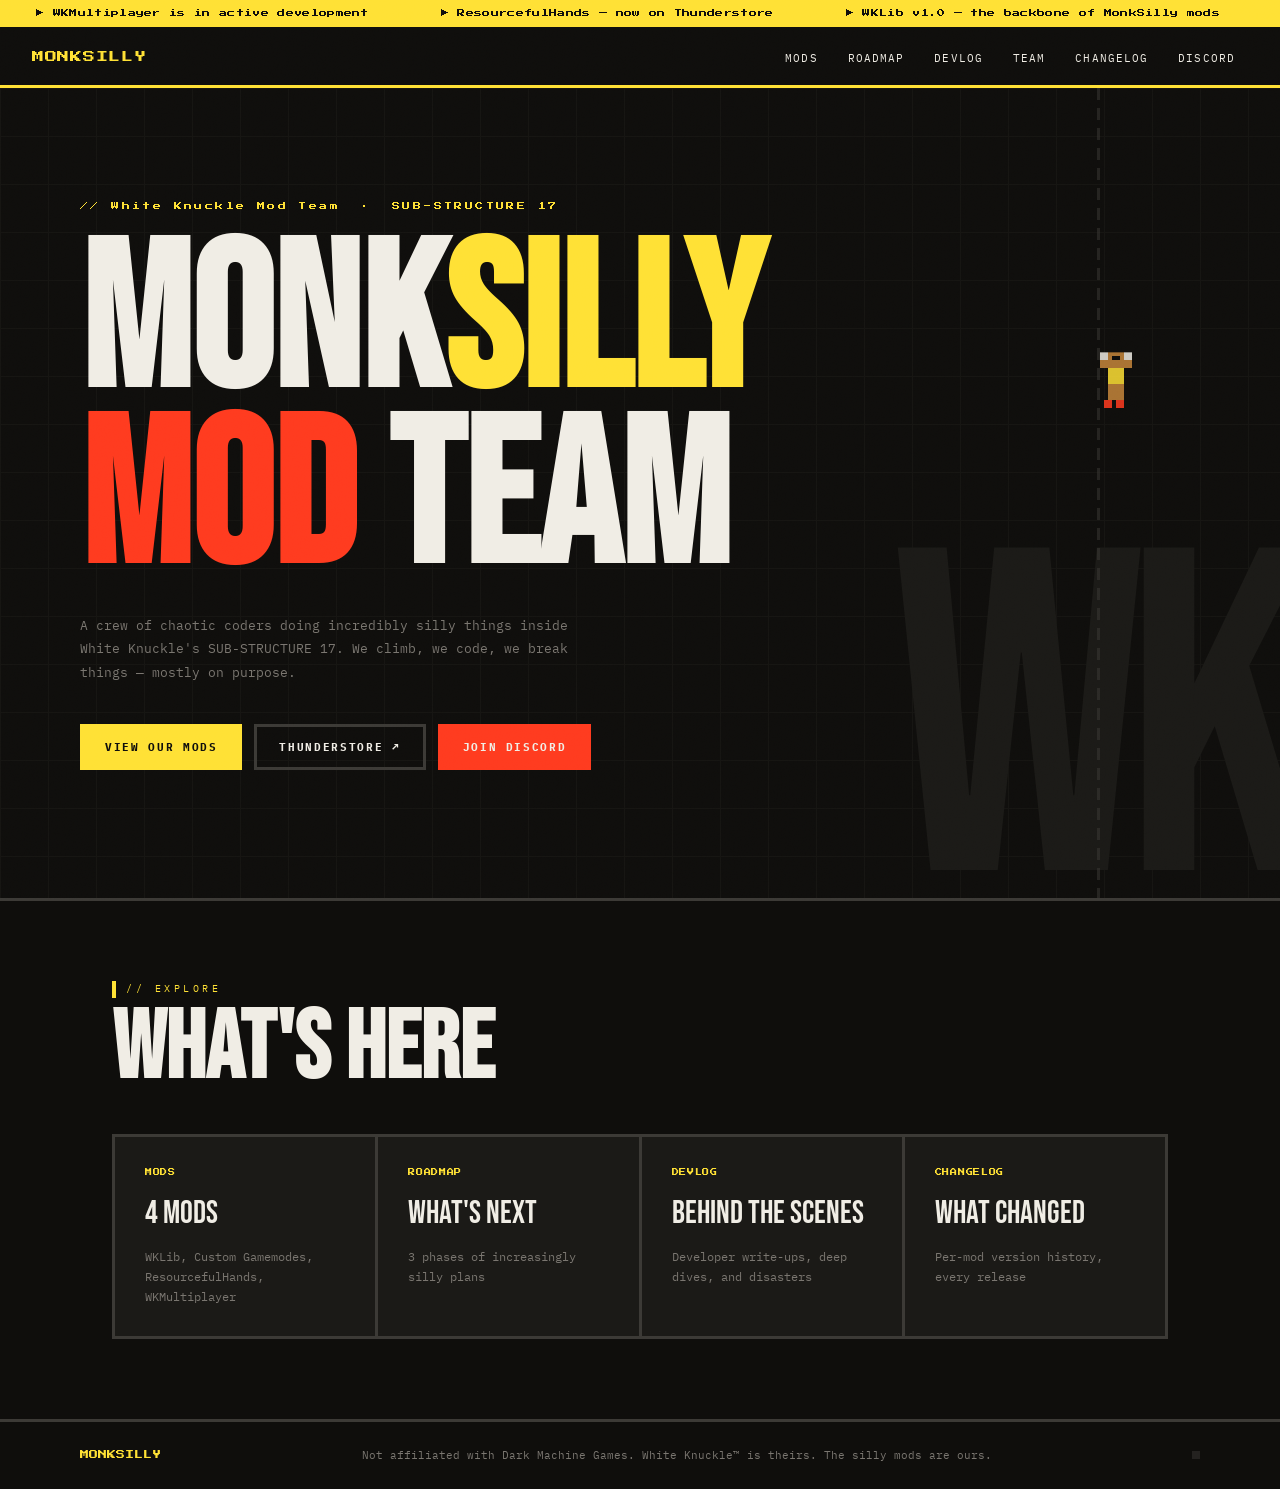
==== index.html @ 68253477 "Updated the page, fixed links" ====
<!DOCTYPE html>
<html lang="en">
<head>
  <meta charset="UTF-8">
  <meta name="viewport" content="width=device-width, initial-scale=1.0">
  <title>MonkSilly — White Knuckle Mod Team</title>
  <meta name="description" content="MonkSilly — a crew of chaotic coders making mods for White Knuckle. WKLib, Custom Gamemodes, ResourcefulHands, WKMultiplayer.">
  <link rel="stylesheet" href="/style.css">
</head>
<body>

<div id="ticker-mount"></div>
<div id="nav-mount"></div>

<!-- ═══════════════════════════════════════════════
     HERO
════════════════════════════════════════════════ -->
<div id="hero">
  <div class="hero-bg-text" aria-hidden="true">WK</div>
  <div class="hero-shaft"   aria-hidden="true"></div>
  <div class="climber"      aria-hidden="true" id="climber"></div>
  <div class="hero-inner">
    <p class="hero-eyebrow">// White Knuckle Mod Team &nbsp;·&nbsp; SUB-STRUCTURE 17</p>
    <h1 class="hero-title">
      MONK<span class="c-yellow">SILLY</span><br>
      <span class="c-red">MOD</span> TEAM
    </h1>
    <p class="hero-sub">A crew of chaotic coders doing incredibly silly things inside White Knuckle's SUB-STRUCTURE 17. We climb, we code, we break things — mostly on purpose.</p>
    <div class="hero-ctas">
      <a href="/mods/"       class="btn">View Our Mods</a>
      <a href="https://thunderstore.io/c/white-knuckle/p/MonkSilly/" target="_blank" rel="noopener" class="btn btn-ghost">Thunderstore ↗</a>
      <a href="https://discord.gg/EbHdwEhjgY"                        target="_blank" rel="noopener" class="btn btn-red">Join Discord</a>
    </div>
  </div>
</div>

<!-- ═══════════════════════════════════════════════
     QUICK LINKS
════════════════════════════════════════════════ -->
<div class="page-wrap">
  <section>
    <span class="sec-label">// Explore</span>
    <h2 class="sec-title">WHAT'S HERE</h2>
    <div style="display:grid; grid-template-columns: repeat(auto-fill, minmax(220px,1fr)); gap:3px; background:var(--border); border:3px solid var(--border);">

      <a href="/mods/" style="display:block; background:var(--surface); padding:1.75rem; border:2px solid transparent; transition:all 0.12s; text-decoration:none;"
         onmouseover="this.style.borderColor='var(--yellow)';this.style.background='var(--surface2)'"
         onmouseout="this.style.borderColor='transparent';this.style.background='var(--surface)'">
        <div style="font-family:'Press Start 2P',monospace;font-size:7px;color:var(--yellow);margin-bottom:0.6rem;letter-spacing:0.1em;">MODS</div>
        <div style="font-family:'Bebas Neue',sans-serif;font-size:2rem;color:var(--white);margin-bottom:0.4rem;">4 Mods</div>
        <div style="font-size:12px;color:var(--gray);">WKLib, Custom Gamemodes, ResourcefulHands, WKMultiplayer</div>
      </a>

      <a href="/roadmap/" style="display:block; background:var(--surface); padding:1.75rem; border:2px solid transparent; transition:all 0.12s; text-decoration:none;"
         onmouseover="this.style.borderColor='var(--yellow)';this.style.background='var(--surface2)'"
         onmouseout="this.style.borderColor='transparent';this.style.background='var(--surface)'">
        <div style="font-family:'Press Start 2P',monospace;font-size:7px;color:var(--yellow);margin-bottom:0.6rem;letter-spacing:0.1em;">ROADMAP</div>
        <div style="font-family:'Bebas Neue',sans-serif;font-size:2rem;color:var(--white);margin-bottom:0.4rem;">What's Next</div>
        <div style="font-size:12px;color:var(--gray);">3 phases of increasingly silly plans</div>
      </a>

      <a href="/devlogs/" style="display:block; background:var(--surface); padding:1.75rem; border:2px solid transparent; transition:all 0.12s; text-decoration:none;"
         onmouseover="this.style.borderColor='var(--yellow)';this.style.background='var(--surface2)'"
         onmouseout="this.style.borderColor='transparent';this.style.background='var(--surface)'">
        <div style="font-family:'Press Start 2P',monospace;font-size:7px;color:var(--yellow);margin-bottom:0.6rem;letter-spacing:0.1em;">DEVLOG</div>
        <div style="font-family:'Bebas Neue',sans-serif;font-size:2rem;color:var(--white);margin-bottom:0.4rem;">Behind The Scenes</div>
        <div style="font-size:12px;color:var(--gray);">Developer write-ups, deep dives, and disasters</div>
      </a>

      <a href="/changelogs/" style="display:block; background:var(--surface); padding:1.75rem; border:2px solid transparent; transition:all 0.12s; text-decoration:none;"
         onmouseover="this.style.borderColor='var(--yellow)';this.style.background='var(--surface2)'"
         onmouseout="this.style.borderColor='transparent';this.style.background='var(--surface)'">
        <div style="font-family:'Press Start 2P',monospace;font-size:7px;color:var(--yellow);margin-bottom:0.6rem;letter-spacing:0.1em;">CHANGELOG</div>
        <div style="font-family:'Bebas Neue',sans-serif;font-size:2rem;color:var(--white);margin-bottom:0.4rem;">What Changed</div>
        <div style="font-size:12px;color:var(--gray);">Per-mod version history, every release</div>
      </a>

    </div>
  </section>
</div>

<div id="footer-mount"></div>

<script src="/shared.js"></script>
<script>
  /* pixel-art climber */
  (function() {
    var c = document.createElement('canvas');
    c.width=64; c.height=80;
    c.style.cssText='width:64px;height:80px;image-rendering:pixelated;';
    var ctx=c.getContext('2d');
    var px=function(x,y,col,w,h){ctx.fillStyle=col;ctx.fillRect(x*4,y*4,(w||1)*4,(h||1)*4);};
    px(3,0,'#c4853a',4,4); // head
    px(4,1,'#0f0e0c'); px(5,1,'#0f0e0c'); // eyes
    px(3,4,'#FFE135',4,4); // body
    px(1,1,'#c4853a',2,3); px(7,1,'#c4853a',2,3); // arms
    px(1,0,'#F0EDE5',2,2); px(7,0,'#F0EDE5',2,2); // hands
    px(3,8,'#c4853a',2,4); px(5,8,'#c4853a',2,4); // legs
    px(2,12,'#FF3B1F',2,2); px(5,12,'#FF3B1F',2,2); // feet
    document.getElementById('climber').appendChild(c);
  })();
</script>
</body>
</html>
---- style.css ----
/* ============================================================
   MONKSILLY — Shared Stylesheet
   Fonts: Press Start 2P · Bebas Neue · IBM Plex Mono
   ============================================================ */
@import url('https://fonts.googleapis.com/css2?family=Press+Start+2P&family=Bebas+Neue&family=IBM+Plex+Mono:ital,wght@0,400;0,700;1,400&display=swap');

:root {
  --bg:       #0f0e0c;
  --surface:  #1b1a17;
  --surface2: #242220;
  --border:   #3c3a36;
  --yellow:   #FFE135;
  --red:      #FF3B1F;
  --white:    #F0EDE5;
  --gray:     #7a7670;
  --green:    #7FFF00;
}

*, *::before, *::after { box-sizing: border-box; margin: 0; padding: 0; }
html { scroll-behavior: smooth; }
body {
  background: var(--bg); color: var(--white);
  font-family: 'IBM Plex Mono', monospace; font-size: 15px;
  line-height: 1.65; overflow-x: hidden;
}
body::after {
  content: ''; position: fixed; inset: 0; pointer-events: none;
  z-index: 9000; opacity: 0.035;
  background-image: url("data:image/svg+xml,%3Csvg xmlns='http://www.w3.org/2000/svg' width='300' height='300'%3E%3Cfilter id='n'%3E%3CfeTurbulence type='fractalNoise' baseFrequency='0.75' numOctaves='4' stitchTiles='stitch'/%3E%3C/filter%3E%3Crect width='300' height='300' filter='url(%23n)'/%3E%3C/svg%3E");
  mix-blend-mode: overlay;
}
::-webkit-scrollbar { width: 6px; }
::-webkit-scrollbar-track { background: var(--bg); }
::-webkit-scrollbar-thumb { background: var(--yellow); }
a { color: var(--yellow); text-decoration: none; }
a:hover { text-decoration: underline; }
img { max-width: 100%; display: block; }

/* ── Ticker ── */
.ticker {
  background: var(--yellow); color: var(--bg); padding: 7px 0;
  overflow: hidden; white-space: nowrap;
  font-family: 'Press Start 2P', monospace; font-size: 8px;
  letter-spacing: 0.04em; border-bottom: 3px solid var(--bg);
  position: relative; z-index: 200;
}
.ticker-inner { display: inline-block; animation: tickerScroll 60s linear infinite; }
.ticker-inner span { margin: 0 36px; }
.ticker-inner span::before { content: '▶ '; }
@keyframes tickerScroll { from{transform:translateX(0);} to{transform:translateX(-50%);} }

/* ── Navigation ── */
nav {
  position: sticky; top: 0; z-index: 100; background: var(--bg);
  border-bottom: 3px solid var(--yellow); padding: 0 2rem;
  display: flex; align-items: center; justify-content: space-between; height: 58px;
}
.nav-logo {
  font-family: 'Press Start 2P', monospace; font-size: 12px; color: var(--yellow);
  cursor: pointer; user-select: none; letter-spacing: 0.06em;
  text-decoration: none; transition: color 0.1s;
}
.nav-logo:hover { color: var(--white); text-decoration: none; }
.nav-links { display: flex; gap: 0.25rem; list-style: none; }
.nav-links a {
  font-family: 'IBM Plex Mono', monospace; font-size: 11px; color: var(--white);
  text-transform: uppercase; letter-spacing: 0.1em;
  text-decoration: none; padding: 5px 11px; border: 2px solid transparent; transition: all 0.1s;
}
.nav-links a:hover { border-color: var(--yellow); color: var(--yellow); text-decoration: none; }
.nav-links a.active { border-color: var(--yellow); color: var(--yellow); }

/* ── Utility ── */
.page-wrap { border-top: 3px solid var(--border); }
section { padding: 5rem 2rem; max-width: 1120px; margin: 0 auto; }
.sec-label {
  font-family: 'IBM Plex Mono', monospace; font-size: 10px; color: var(--yellow);
  text-transform: uppercase; letter-spacing: 0.35em;
  border-left: 4px solid var(--yellow); padding-left: 10px;
  margin-bottom: 0.6rem; display: block;
}
.sec-title {
  font-family: 'Bebas Neue', sans-serif; font-size: clamp(3rem, 9vw, 6rem);
  color: var(--white); line-height: 0.9; margin-bottom: 2.5rem;
}
.btn {
  display: inline-block; font-family: 'IBM Plex Mono', monospace; font-size: 11px;
  font-weight: 700; text-transform: uppercase; letter-spacing: 0.15em; padding: 11px 22px;
  border: 3px solid var(--yellow); color: var(--bg); background: var(--yellow);
  cursor: pointer; text-decoration: none; transition: all 0.1s; white-space: nowrap;
}
.btn:hover { background: transparent; color: var(--yellow); transform: translate(-2px,-2px); box-shadow: 4px 4px 0 var(--yellow); text-decoration: none; }
.btn-ghost { background: transparent; color: var(--white); border-color: var(--border); }
.btn-ghost:hover { border-color: var(--white); color: var(--white); box-shadow: 4px 4px 0 var(--white); }
.btn-red { background: var(--red); border-color: var(--red); color: var(--white); }
.btn-red:hover { background: transparent; color: var(--red); box-shadow: 4px 4px 0 var(--red); }
.btn-sm { font-size: 9px; padding: 7px 13px; }

/* ── Breadcrumb ── */
.breadcrumb {
  font-family: 'IBM Plex Mono', monospace; font-size: 10px; color: var(--gray);
  text-transform: uppercase; letter-spacing: 0.15em;
  margin-bottom: 2rem; display: flex; align-items: center; gap: 0.5rem; flex-wrap: wrap;
}
.breadcrumb a { color: var(--gray); }
.breadcrumb a:hover { color: var(--yellow); text-decoration: none; }
.breadcrumb .sep { color: var(--border); }
.breadcrumb .current { color: var(--yellow); }

/* ── Badges ── */
.badge { font-family: 'Press Start 2P', monospace; font-size: 6.5px; padding: 4px 7px; letter-spacing: 0.04em; white-space: nowrap; display: inline-block; }
.b-ver   { background: var(--yellow); color: var(--bg); }
.b-wip   { background: var(--red); color: #fff; }
.b-stable{ background: var(--green); color: var(--bg); }
.b-lib   { border: 2px solid var(--gray); color: var(--gray); }
.b-rc    { border: 2px solid var(--red); color: var(--red); }

/* ── Hero ── */
#hero {
  min-height: calc(100vh - 90px); display: flex; flex-direction: column;
  justify-content: center; padding: 4rem 2rem 5rem;
  max-width: 100%; position: relative; overflow: hidden;
}
#hero::before {
  content: ''; position: absolute; inset: 0;
  background-image: linear-gradient(var(--surface) 1px, transparent 1px), linear-gradient(90deg, var(--surface) 1px, transparent 1px);
  background-size: 48px 48px; opacity: 0.6;
}
.hero-inner { max-width: 1120px; margin: 0 auto; width: 100%; position: relative; z-index: 1; }
.hero-eyebrow { font-family: 'Press Start 2P', monospace; font-size: 8px; color: var(--yellow); letter-spacing: 0.3em; margin-bottom: 1.5rem; opacity: 0; animation: fadeUp 0.7s ease forwards 0.15s; }
.hero-title { font-family: 'Bebas Neue', sans-serif; font-size: clamp(6rem, 16vw, 14rem); line-height: 0.86; color: var(--white); opacity: 0; animation: fadeUp 0.7s ease forwards 0.35s; }
.hero-title .c-yellow { color: var(--yellow); }
.hero-title .c-red    { color: var(--red); }
.hero-sub { font-size: 13px; color: var(--gray); max-width: 520px; margin: 1.5rem 0 2.5rem; line-height: 1.8; opacity: 0; animation: fadeUp 0.7s ease forwards 0.55s; }
.hero-ctas { display: flex; gap: 0.75rem; flex-wrap: wrap; opacity: 0; animation: fadeUp 0.7s ease forwards 0.75s; }
.hero-bg-text { position: absolute; right: -1%; bottom: -8%; font-family: 'Bebas Neue', sans-serif; font-size: clamp(14rem, 36vw, 30rem); color: var(--surface); line-height: 1; user-select: none; pointer-events: none; z-index: 0; letter-spacing: -0.05em; }
.hero-shaft { position: absolute; right: 180px; top: 0; bottom: 0; width: 3px; background: repeating-linear-gradient(to bottom, var(--border) 0px, var(--border) 12px, transparent 12px, transparent 20px); opacity: 0.5; }
.climber { position: absolute; right: 120px; top: 38%; transform: translateY(-50%); opacity: 0; animation: fadeIn 1s ease forwards 1.2s, climberBob 3s ease-in-out infinite 2.2s; }

/* ── Mods ── */
.mods-grid { display: grid; grid-template-columns: repeat(2, 1fr); gap: 3px; background: var(--border); border: 3px solid var(--border); }
.mod-card { background: var(--surface); padding: 1.75rem; border: 2px solid transparent; transition: all 0.12s; }
.mod-card:hover { border-color: var(--yellow); background: var(--surface2); }
.mod-card.mod-wip { border-color: rgba(255,59,31,0.2); }
.mod-card.mod-wip:hover { border-color: var(--red); }
.mod-head { display: flex; justify-content: space-between; align-items: flex-start; gap: 0.75rem; margin-bottom: 0.75rem; flex-wrap: wrap; }
.mod-name { font-family: 'Bebas Neue', sans-serif; font-size: 2.1rem; line-height: 1; color: var(--white); }
.badges { display: flex; gap: 5px; flex-wrap: wrap; align-items: center; margin-top: 4px; }
.mod-desc { font-size: 12.5px; color: var(--gray); margin-bottom: 1.25rem; line-height: 1.75; }
.mod-links { display: flex; gap: 7px; flex-wrap: wrap; }
.mod-link { font-family: 'IBM Plex Mono', monospace; font-size: 10px; text-transform: uppercase; letter-spacing: 0.1em; padding: 5px 11px; border: 2px solid var(--border); color: var(--gray); text-decoration: none; transition: all 0.1s; }
.mod-link:hover { border-color: var(--yellow); color: var(--yellow); text-decoration: none; }
.mod-link.hl      { border-color: var(--yellow); color: var(--yellow); }
.mod-link.hl-red  { border-color: var(--red); color: var(--red); }
.mod-link.disabled{ opacity: 0.35; pointer-events: none; }

/* ── Roadmap ── */
.roadmap-wrap { position: relative; }
.rm-line { position: absolute; left: 22px; top: 8px; bottom: 8px; width: 3px; background: var(--border); }
.rm-line-fill { position: absolute; top: 0; left: 0; width: 100%; height: 55%; background: var(--yellow); }
.rm-phases { padding-left: 68px; display: flex; flex-direction: column; gap: 2.5rem; }
.rm-phase-title { font-family: 'Press Start 2P', monospace; font-size: 8px; color: var(--yellow); letter-spacing: 0.18em; margin-bottom: 1rem; position: relative; }
.rm-phase-title::before { content: ''; position: absolute; left: -52px; top: 50%; transform: translateY(-50%); width: 16px; height: 16px; background: var(--yellow); border: 3px solid var(--bg); outline: 3px solid var(--yellow); }
.rm-phase-title.gray-dot::before { background: var(--border); outline-color: var(--border); }
.rm-cards { display: grid; grid-template-columns: repeat(auto-fill, minmax(250px, 1fr)); gap: 10px; }
.rm-card { background: var(--surface); border: 2px solid var(--border); padding: 1.2rem 1.25rem; transition: all 0.12s; }
.rm-card:hover { transform: translate(-2px,-2px); box-shadow: 4px 4px 0 var(--border); }
.rm-card.done    { border-color: var(--green); }
.rm-card.active  { border-color: var(--yellow); }
.rm-card.planned { opacity: 0.65; }
.rm-status { font-family: 'Press Start 2P', monospace; font-size: 6.5px; padding: 3px 7px; display: inline-block; margin-bottom: 0.7rem; letter-spacing: 0.04em; }
.rm-card.done    .rm-status { background: var(--green);  color: var(--bg); }
.rm-card.active  .rm-status { background: var(--yellow); color: var(--bg); }
.rm-card.planned .rm-status { border: 2px solid var(--gray); color: var(--gray); }
.rm-card-title { font-family: 'Bebas Neue', sans-serif; font-size: 1.45rem; color: var(--white); margin-bottom: 0.3rem; }
.rm-card-desc  { font-size: 12px; color: var(--gray); line-height: 1.65; }

/* ── Devlog list ── */
.devlog-grid { display: grid; grid-template-columns: repeat(auto-fill, minmax(320px, 1fr)); gap: 3px; background: var(--border); border: 3px solid var(--border); }
.devlog-card { background: var(--surface); padding: 1.75rem; border: 2px solid transparent; transition: all 0.12s; text-decoration: none; display: block; }
.devlog-card:hover { border-color: var(--yellow); background: var(--surface2); transform: translate(-2px,-2px); box-shadow: 4px 4px 0 var(--yellow); text-decoration: none; }
.devlog-num { font-family: 'Press Start 2P', monospace; font-size: 7px; color: var(--yellow); letter-spacing: 0.12em; margin-bottom: 0.6rem; }
.devlog-title { font-family: 'Bebas Neue', sans-serif; font-size: 1.9rem; color: var(--white); line-height: 1.05; margin-bottom: 0.6rem; }
.devlog-excerpt { font-size: 12px; color: var(--gray); line-height: 1.7; margin-bottom: 1rem; }
.devlog-meta { font-size: 10px; color: var(--gray); display: flex; gap: 1rem; flex-wrap: wrap; }
.devlog-meta strong { color: var(--white); }

/* ── Devlog article ── */
.article-wrap { max-width: 760px; }
.article-title { font-family: 'Bebas Neue', sans-serif; font-size: clamp(2.5rem,8vw,5rem); color: var(--white); line-height: 0.95; margin-bottom: 1rem; }
.article-byline { font-size: 11px; color: var(--gray); border-top: 1px solid var(--border); border-bottom: 1px solid var(--border); padding: 0.75rem 0; margin-bottom: 2rem; display: flex; gap: 2rem; flex-wrap: wrap; }
.article-byline strong { color: var(--white); }
.article-body { font-size: 14px; color: var(--gray); line-height: 1.9; }
.article-body p { margin-bottom: 1.25rem; }
.article-body h2 { font-family: 'Bebas Neue', sans-serif; font-size: 2rem; color: var(--white); margin: 2.5rem 0 0.75rem; }
.article-body h3 { font-family: 'IBM Plex Mono', monospace; font-size: 11px; color: var(--yellow); text-transform: uppercase; letter-spacing: 0.15em; margin: 1.75rem 0 0.5rem; }
.article-body code { font-family: 'IBM Plex Mono', monospace; font-size: 12.5px; background: var(--surface2); color: var(--yellow); padding: 2px 6px; border: 1px solid var(--border); }
.article-body pre { background: var(--surface2); border: 2px solid var(--border); border-left: 4px solid var(--yellow); padding: 1.25rem; margin: 1.25rem 0; overflow-x: auto; }
.article-body pre code { background: none; border: none; padding: 0; color: var(--white); font-size: 12.5px; }
.article-body blockquote { border-left: 4px solid var(--yellow); padding: 0.75rem 1.25rem; margin: 1.25rem 0; background: var(--surface); color: var(--white); font-style: italic; }
.article-nav { display: flex; gap: 0.75rem; margin-top: 3rem; padding-top: 2rem; border-top: 3px solid var(--border); flex-wrap: wrap; }

/* ── Team ── */
.team-grid { display: grid; grid-template-columns: repeat(3, 1fr); gap: 3px; background: var(--border); border: 3px solid var(--border); }
.team-card { background: var(--surface); padding: 2.5rem 1.5rem; text-align: center; border: 2px solid transparent; transition: all 0.12s; }
.team-card:hover { border-color: var(--yellow); background: var(--surface2); }
.team-avatar { width: 76px; height: 76px; margin: 0 auto 1.25rem; background: var(--surface2); border: 3px solid var(--border); display: flex; align-items: center; justify-content: center; font-size: 1.8rem; position: relative; overflow: hidden; }
.team-avatar::after { content: ''; position: absolute; inset: 0; background: linear-gradient(135deg, rgba(255,225,53,0.08) 0%, transparent 60%); }
.team-name { font-family: 'Bebas Neue', sans-serif; font-size: 1.9rem; color: var(--yellow); line-height: 1; margin-bottom: 0.3rem; }
.team-role { font-size: 11px; color: var(--gray); text-transform: uppercase; letter-spacing: 0.1em; margin-bottom: 0.5rem; }
.team-pronouns { font-family: 'Press Start 2P', monospace; font-size: 6px; color: var(--border); letter-spacing: 0.06em; transition: color 0.1s; }
.team-card:hover .team-pronouns { color: var(--gray); }

/* ── Changelog hub ── */
.cl-hub-grid { display: grid; grid-template-columns: repeat(auto-fill, minmax(240px,1fr)); gap: 3px; background: var(--border); border: 3px solid var(--border); }
.cl-hub-card { background: var(--surface); padding: 1.75rem; border: 2px solid transparent; transition: all 0.12s; display: block; text-decoration: none; }
.cl-hub-card:hover { border-color: var(--yellow); background: var(--surface2); transform: translate(-2px,-2px); box-shadow: 4px 4px 0 var(--yellow); text-decoration: none; }
.cl-hub-name { font-family: 'Bebas Neue', sans-serif; font-size: 2rem; color: var(--white); margin-bottom: 0.5rem; }
.cl-hub-desc { font-size: 12px; color: var(--gray); line-height: 1.65; margin-bottom: 1rem; }
.cl-hub-latest { font-family: 'Press Start 2P', monospace; font-size: 7px; color: var(--gray); }
.cl-hub-latest span { color: var(--yellow); }
.cl-hub-card.wip .cl-hub-name { color: var(--red); }

/* ── Changelog entries ── */
.cl-list { display: flex; flex-direction: column; gap: 3px; }
.cl-entry { background: var(--surface); border: 2px solid var(--border); }
.cl-entry.open { border-color: var(--yellow); }
.cl-header { display: flex; align-items: center; gap: 1rem; padding: 0.9rem 1.4rem; cursor: pointer; user-select: none; transition: background 0.1s; border-bottom: 2px solid transparent; flex-wrap: wrap; }
.cl-entry.open .cl-header { background: var(--surface2); border-bottom-color: var(--border); }
.cl-header:hover { background: var(--surface2); }
.cl-version { font-family: 'Press Start 2P', monospace; font-size: 8px; color: var(--yellow); white-space: nowrap; }
.cl-tag { font-size: 11px; color: var(--gray); text-transform: uppercase; letter-spacing: 0.1em; }
.cl-date { font-size: 11px; color: var(--gray); margin-left: auto; white-space: nowrap; }
.cl-caret { font-size: 10px; color: var(--border); transition: transform 0.2s; flex-shrink: 0; }
.cl-entry.open .cl-caret { transform: rotate(180deg); color: var(--yellow); }
.cl-body { display: none; padding: 1.1rem 1.4rem; }
.cl-entry.open .cl-body { display: block; }
.cl-items { list-style: none; display: flex; flex-direction: column; gap: 0.4rem; }
.cl-items li { font-size: 12.5px; color: var(--gray); padding-left: 1.4rem; position: relative; line-height: 1.6; }
.cl-items li::before { position: absolute; left: 0; font-weight: 700; font-family: 'IBM Plex Mono', monospace; }
.cl-items li.add::before    { content: '+'; color: var(--green);  }
.cl-items li.fix::before    { content: '~'; color: var(--yellow); }
.cl-items li.remove::before { content: '−'; color: var(--red);    }

/* ── Contact ── */
.discord-box { background: var(--surface); border: 3px solid var(--border); box-shadow: 8px 8px 0 var(--yellow); padding: 3rem 2.5rem; max-width: 580px; width: 100%; margin: 0 auto 2rem; transition: box-shadow 0.15s; text-align: center; }
.discord-box:hover { box-shadow: 12px 12px 0 var(--yellow); }
.discord-icon { font-size: 3rem; display: block; margin-bottom: 1rem; }
.discord-title { font-family: 'Bebas Neue', sans-serif; font-size: 3rem; color: var(--white); margin-bottom: 0.75rem; }
.discord-sub { font-size: 13px; color: var(--gray); margin-bottom: 2rem; line-height: 1.7; }
.extra-links { display: flex; gap: 0.75rem; justify-content: center; flex-wrap: wrap; }

/* ── Footer ── */
footer { border-top: 3px solid var(--border); padding: 1.5rem 2rem; }
.footer-inner { max-width: 1120px; margin: 0 auto; display: flex; align-items: center; justify-content: space-between; gap: 1rem; flex-wrap: wrap; font-size: 11px; color: var(--gray); }
.footer-logo { font-family: 'Press Start 2P', monospace; font-size: 9px; color: var(--yellow); }
.secret-px { display: inline-block; width: 8px; height: 8px; background: var(--surface2); cursor: pointer; transition: background 0.1s; }
.secret-px:hover { background: var(--yellow); }

/* ── Konami overlay ── */
.konami-bg { position: fixed; inset: 0; background: rgba(0,0,0,0.92); z-index: 9999; display: flex; align-items: center; justify-content: center; opacity: 0; pointer-events: none; transition: opacity 0.25s; }
.konami-bg.show { opacity: 1; pointer-events: all; }
.konami-box { background: var(--bg); border: 3px solid var(--yellow); box-shadow: 8px 8px 0 var(--yellow); padding: 3rem; max-width: 480px; text-align: center; }
.konami-title { font-family: 'Press Start 2P', monospace; font-size: 13px; color: var(--yellow); line-height: 2; margin-bottom: 1.5rem; }
.konami-msg { font-size: 13px; color: var(--gray); line-height: 1.8; margin-bottom: 2rem; }

/* ── Keyframes ── */
@keyframes fadeUp  { from{opacity:0;transform:translateY(18px);}  to{opacity:1;transform:translateY(0);} }
@keyframes fadeIn  { from{opacity:0;} to{opacity:0.85;} }
@keyframes climberBob { 0%,100%{transform:translateY(-50%);} 50%{transform:translateY(calc(-50% - 8px));} }

/* ── Responsive ── */
@media (max-width: 860px) {
  .mods-grid { grid-template-columns: 1fr; }
  .team-grid { grid-template-columns: 1fr; }
  .nav-links { display: none; }
  .hero-bg-text, .climber, .hero-shaft { display: none; }
  section { padding: 3.5rem 1.25rem; }
}
@media (max-width: 560px) {
  .rm-cards, .devlog-grid, .cl-hub-grid { grid-template-columns: 1fr; }
}
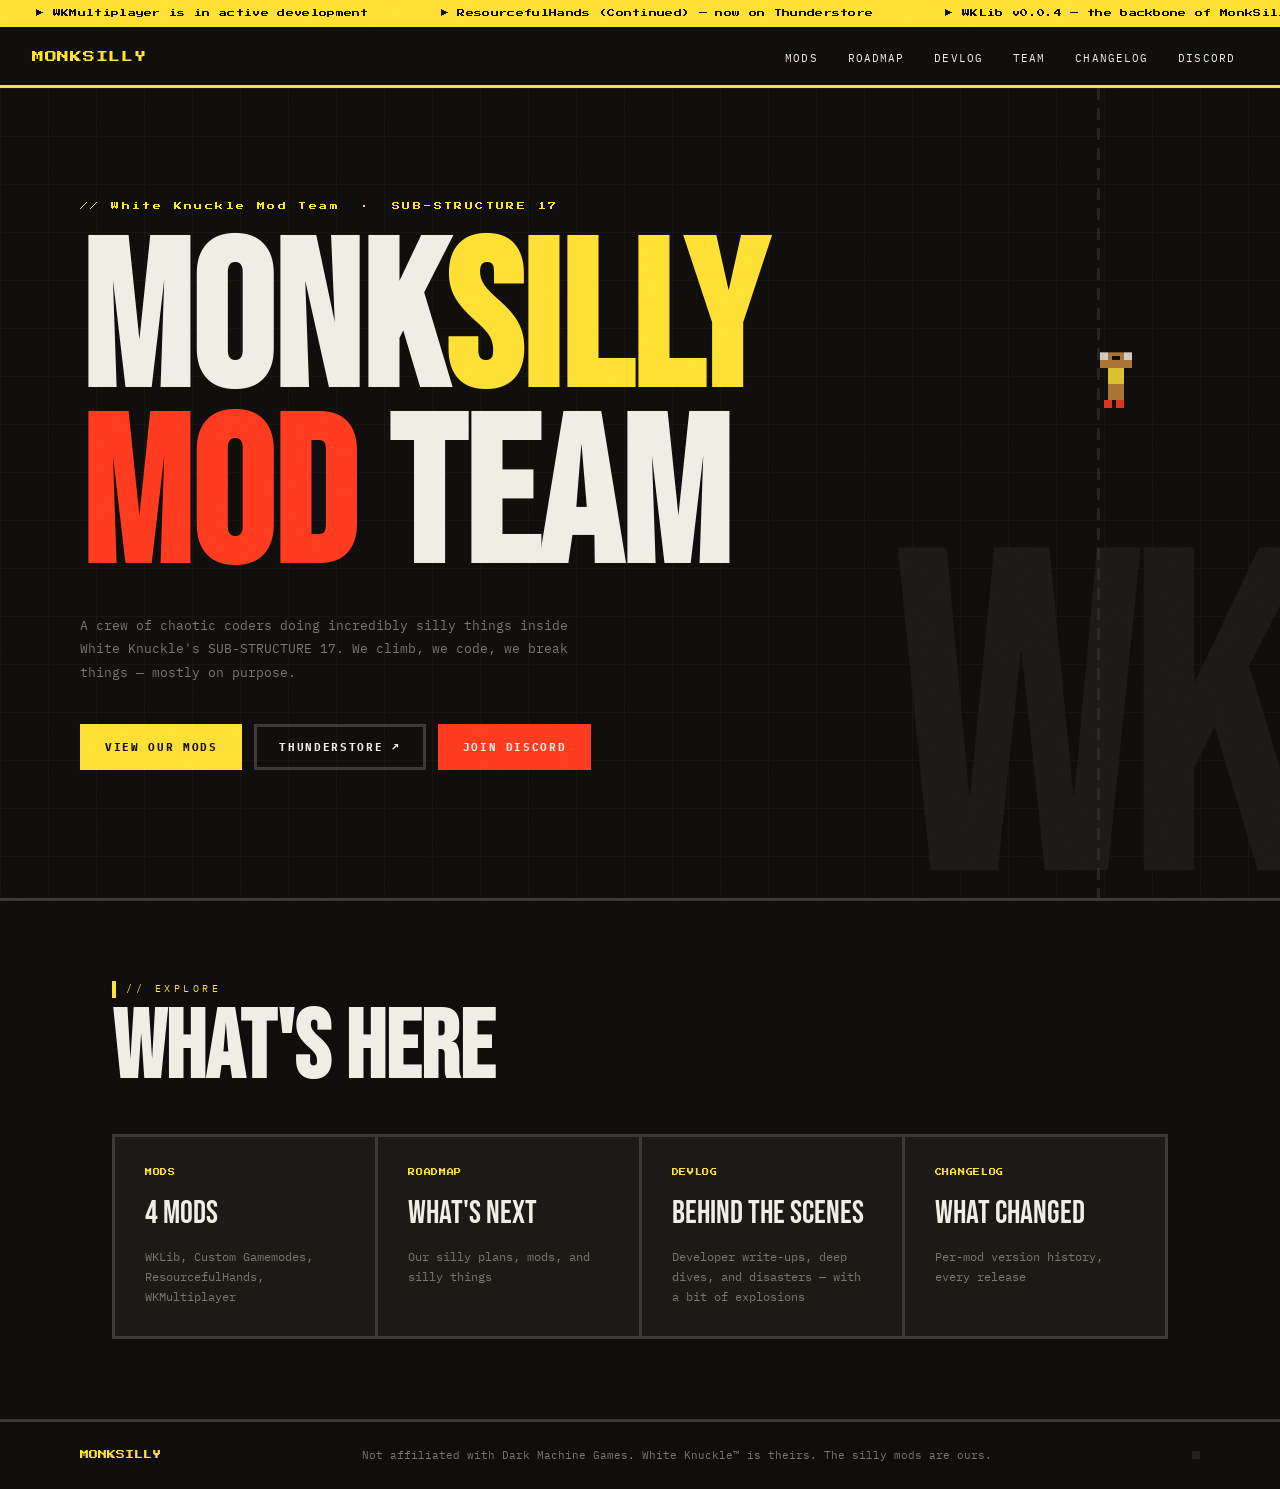
==== commit e784ddf5: "Fixed some stuff, oops" ====
--- a/index.html
+++ b/index.html
@@ -56,7 +56,7 @@
          onmouseout="this.style.borderColor='transparent';this.style.background='var(--surface)'">
         <div style="font-family:'Press Start 2P',monospace;font-size:7px;color:var(--yellow);margin-bottom:0.6rem;letter-spacing:0.1em;">ROADMAP</div>
         <div style="font-family:'Bebas Neue',sans-serif;font-size:2rem;color:var(--white);margin-bottom:0.4rem;">What's Next</div>
-        <div style="font-size:12px;color:var(--gray);">3 phases of increasingly silly plans</div>
+        <div style="font-size:12px;color:var(--gray);">Our silly plans, mods, and silly things</div>
       </a>
 
       <a href="/devlogs/" style="display:block; background:var(--surface); padding:1.75rem; border:2px solid transparent; transition:all 0.12s; text-decoration:none;"
@@ -64,7 +64,7 @@
          onmouseout="this.style.borderColor='transparent';this.style.background='var(--surface)'">
         <div style="font-family:'Press Start 2P',monospace;font-size:7px;color:var(--yellow);margin-bottom:0.6rem;letter-spacing:0.1em;">DEVLOG</div>
         <div style="font-family:'Bebas Neue',sans-serif;font-size:2rem;color:var(--white);margin-bottom:0.4rem;">Behind The Scenes</div>
-        <div style="font-size:12px;color:var(--gray);">Developer write-ups, deep dives, and disasters</div>
+        <div style="font-size:12px;color:var(--gray);">Developer write-ups, deep dives, and disasters — with a bit of explosions</div>
       </a>
 
       <a href="/changelogs/" style="display:block; background:var(--surface); padding:1.75rem; border:2px solid transparent; transition:all 0.12s; text-decoration:none;"
@@ -83,7 +83,7 @@
 
 <script src="/shared.js"></script>
 <script>
-  /* pixel-art climber */
+  /* pixel-art climber - Bob */
   (function() {
     var c = document.createElement('canvas');
     c.width=64; c.height=80;
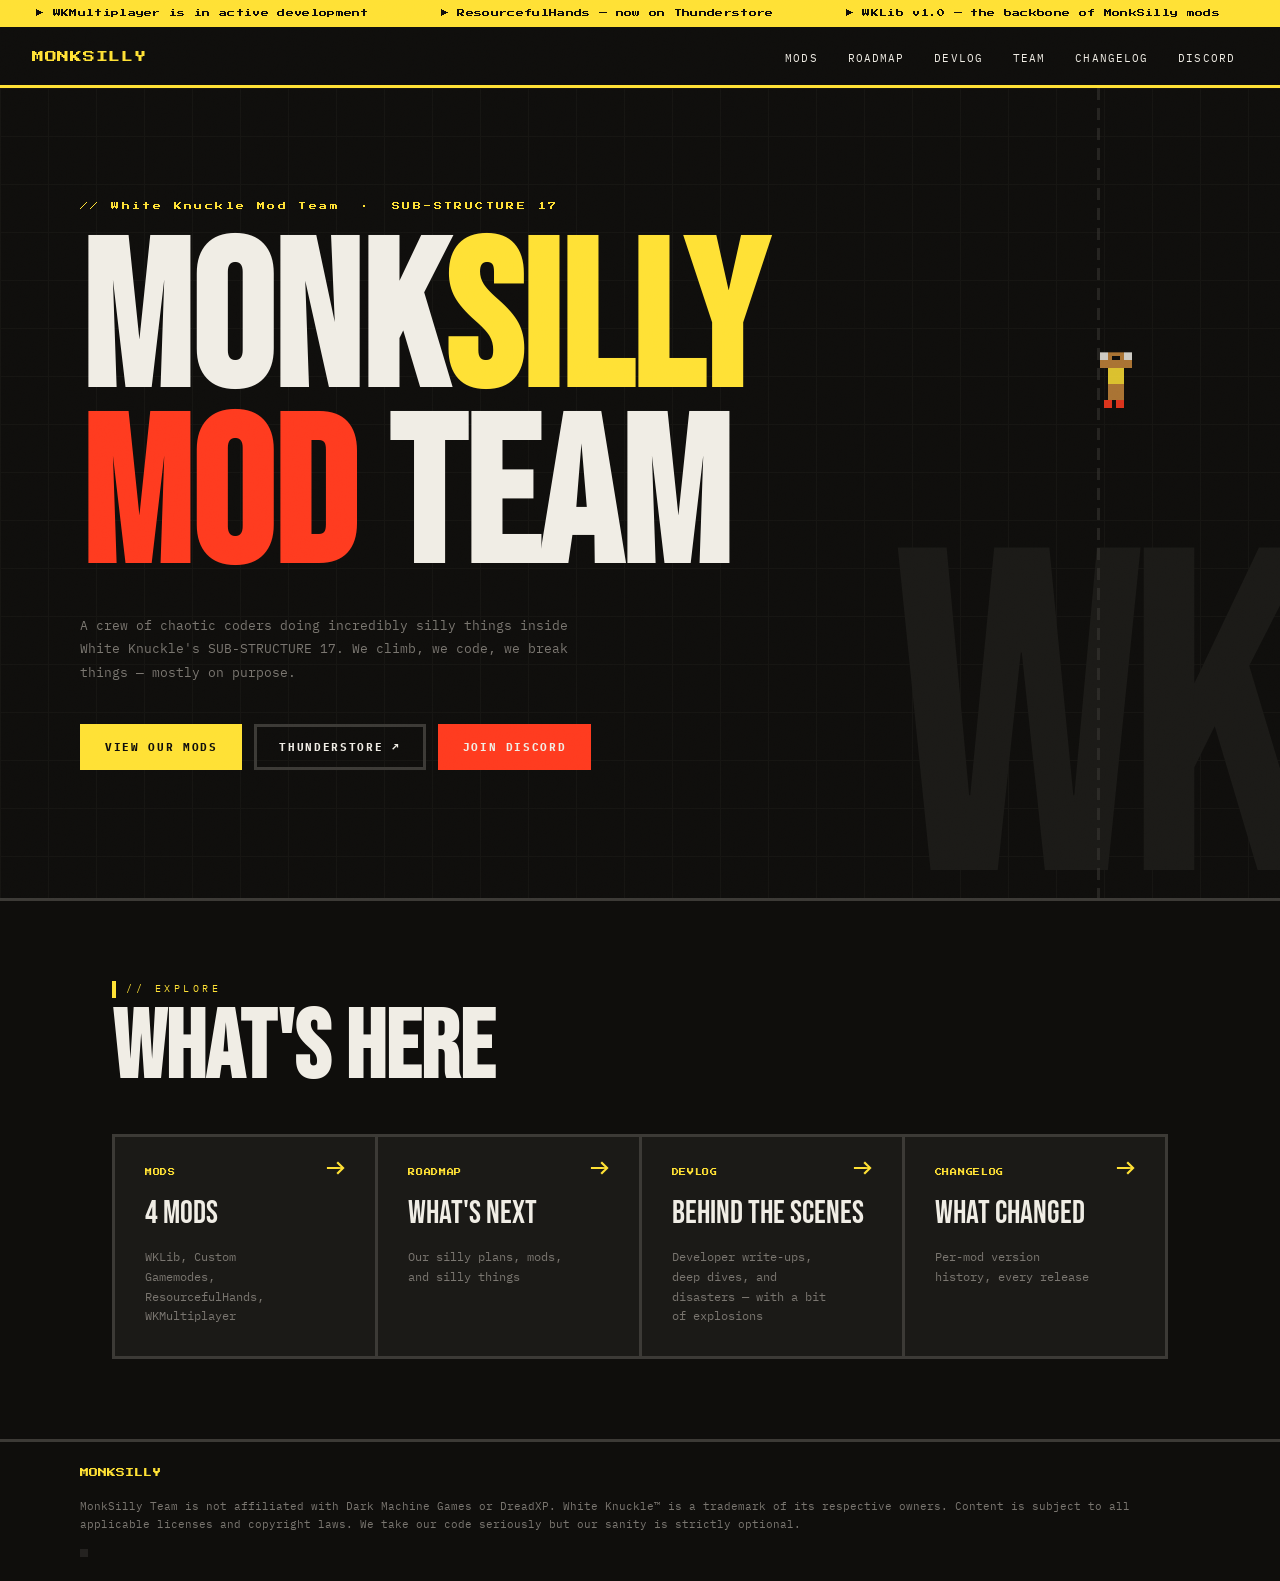
==== commit 5bf23338: "Fixed legal footer disclosure, fixed main page visuals for buttons" ====
--- a/index.html
+++ b/index.html
@@ -43,36 +43,56 @@
     <h2 class="sec-title">WHAT'S HERE</h2>
     <div style="display:grid; grid-template-columns: repeat(auto-fill, minmax(220px,1fr)); gap:3px; background:var(--border); border:3px solid var(--border);">
 
-      <a href="/mods/" style="display:block; background:var(--surface); padding:1.75rem; border:2px solid transparent; transition:all 0.12s; text-decoration:none;"
+      <a href="/mods/" style="display:flex; justify-content: space-between; align-items: flex-start; background:var(--surface); padding:1.75rem; border:2px solid transparent; transition:all 0.12s; text-decoration:none;"
          onmouseover="this.style.borderColor='var(--yellow)';this.style.background='var(--surface2)'"
          onmouseout="this.style.borderColor='transparent';this.style.background='var(--surface)'">
-        <div style="font-family:'Press Start 2P',monospace;font-size:7px;color:var(--yellow);margin-bottom:0.6rem;letter-spacing:0.1em;">MODS</div>
-        <div style="font-family:'Bebas Neue',sans-serif;font-size:2rem;color:var(--white);margin-bottom:0.4rem;">4 Mods</div>
-        <div style="font-size:12px;color:var(--gray);">WKLib, Custom Gamemodes, ResourcefulHands, WKMultiplayer</div>
+        <div style="flex: 1;">
+          <div style="font-family:'Press Start 2P',monospace;font-size:7px;color:var(--yellow);margin-bottom:0.6rem;letter-spacing:0.1em;">MODS</div>
+          <div style="font-family:'Bebas Neue',sans-serif;font-size:2rem;color:var(--white);margin-bottom:0.4rem;">4 Mods</div>
+          <div style="font-size:12px;color:var(--gray);">WKLib, Custom Gamemodes, ResourcefulHands, WKMultiplayer</div>
+        </div>
+        <div style="font-size: 2rem; color: var(--yellow); line-height: 0; margin-left: 1rem; ">
+          →
+        </div>
       </a>
 
-      <a href="/roadmap/" style="display:block; background:var(--surface); padding:1.75rem; border:2px solid transparent; transition:all 0.12s; text-decoration:none;"
+      <a href="/roadmap/" style="display:flex; justify-content: space-between; align-items: flex-start; background:var(--surface); padding:1.75rem; border:2px solid transparent; transition:all 0.12s; text-decoration:none;"
          onmouseover="this.style.borderColor='var(--yellow)';this.style.background='var(--surface2)'"
          onmouseout="this.style.borderColor='transparent';this.style.background='var(--surface)'">
-        <div style="font-family:'Press Start 2P',monospace;font-size:7px;color:var(--yellow);margin-bottom:0.6rem;letter-spacing:0.1em;">ROADMAP</div>
-        <div style="font-family:'Bebas Neue',sans-serif;font-size:2rem;color:var(--white);margin-bottom:0.4rem;">What's Next</div>
-        <div style="font-size:12px;color:var(--gray);">Our silly plans, mods, and silly things</div>
+        <div style="flex: 1">
+          <div style="font-family:'Press Start 2P',monospace;font-size:7px;color:var(--yellow);margin-bottom:0.6rem;letter-spacing:0.1em;">ROADMAP</div>
+          <div style="font-family:'Bebas Neue',sans-serif;font-size:2rem;color:var(--white);margin-bottom:0.4rem;">What's Next</div>
+          <div style="font-size:12px;color:var(--gray);">Our silly plans, mods, and silly things</div>
+        </div>
+        <div style="font-size: 2rem; color: var(--yellow); line-height: 0; margin-left: 1rem; ">
+          →
+        </div>
       </a>
 
-      <a href="/devlogs/" style="display:block; background:var(--surface); padding:1.75rem; border:2px solid transparent; transition:all 0.12s; text-decoration:none;"
+      <a href="/devlogs/" style="display:flex; justify-content: space-between; align-items: flex-start; background:var(--surface); padding:1.75rem; border:2px solid transparent; transition:all 0.12s; text-decoration:none;"
          onmouseover="this.style.borderColor='var(--yellow)';this.style.background='var(--surface2)'"
          onmouseout="this.style.borderColor='transparent';this.style.background='var(--surface)'">
-        <div style="font-family:'Press Start 2P',monospace;font-size:7px;color:var(--yellow);margin-bottom:0.6rem;letter-spacing:0.1em;">DEVLOG</div>
-        <div style="font-family:'Bebas Neue',sans-serif;font-size:2rem;color:var(--white);margin-bottom:0.4rem;">Behind The Scenes</div>
-        <div style="font-size:12px;color:var(--gray);">Developer write-ups, deep dives, and disasters — with a bit of explosions</div>
+        <div style="flex: 1;">
+          <div style="font-family:'Press Start 2P',monospace;font-size:7px;color:var(--yellow);margin-bottom:0.6rem;letter-spacing:0.1em;">DEVLOG</div>
+          <div style="font-family:'Bebas Neue',sans-serif;font-size:2rem;color:var(--white);margin-bottom:0.4rem; margin-left: 0rem; margin-right: -1.7rem;">Behind The Scenes</div>
+          <div style="font-size:12px;color:var(--gray);">Developer write-ups, deep dives, and disasters — with a bit of explosions</div>
+        </div>
+        <div style="font-size: 2rem; color: var(--yellow); line-height: 0; margin-left: 1rem; ">
+          →
+        </div>
       </a>
 
-      <a href="/changelogs/" style="display:block; background:var(--surface); padding:1.75rem; border:2px solid transparent; transition:all 0.12s; text-decoration:none;"
+      <a href="/changelogs/" style="display:flex; justify-content: space-between; align-items: flex-start; background:var(--surface); padding:1.75rem; border:2px solid transparent; transition:all 0.12s; text-decoration:none;"
          onmouseover="this.style.borderColor='var(--yellow)';this.style.background='var(--surface2)'"
          onmouseout="this.style.borderColor='transparent';this.style.background='var(--surface)'">
-        <div style="font-family:'Press Start 2P',monospace;font-size:7px;color:var(--yellow);margin-bottom:0.6rem;letter-spacing:0.1em;">CHANGELOG</div>
-        <div style="font-family:'Bebas Neue',sans-serif;font-size:2rem;color:var(--white);margin-bottom:0.4rem;">What Changed</div>
-        <div style="font-size:12px;color:var(--gray);">Per-mod version history, every release</div>
+        <div style="flex: 1;">
+          <div style="font-family:'Press Start 2P',monospace;font-size:7px;color:var(--yellow);margin-bottom:0.6rem;letter-spacing:0.1em;">CHANGELOG</div>
+          <div style="font-family:'Bebas Neue',sans-serif;font-size:2rem;color:var(--white);margin-bottom:0.4rem;">What Changed</div>
+          <div style="font-size:12px;color:var(--gray);">Per-mod version history, every release</div>
+        </div>
+        <div style="font-size: 2rem; color: var(--yellow); line-height: 0; margin-left: 1rem; ">
+          →
+        </div>
       </a>
 
     </div>
--- a/style.css
+++ b/style.css
@@ -139,9 +139,9 @@
 
 /* ── Mods ── */
 .mods-grid { display: grid; grid-template-columns: repeat(2, 1fr); gap: 3px; background: var(--border); border: 3px solid var(--border); }
-.mod-card { background: var(--surface); padding: 1.75rem; border: 2px solid transparent; transition: all 0.12s; }
-.mod-card:hover { border-color: var(--yellow); background: var(--surface2); }
-.mod-card.mod-wip { border-color: rgba(255,59,31,0.2); }
+.mod-card { background: var(--surface); padding: 1.75rem; border: 2px solid var(--border); border-bottom: 4px solid var(--border); transition: all 0.12s; cursor: default; }
+.mod-card:hover { border-color: var(--yellow); border-bottom-color: var(--yellow); background: var(--surface2); }
+.mod-card.mod-wip { border-bottom-color: var(--red); }
 .mod-card.mod-wip:hover { border-color: var(--red); }
 .mod-head { display: flex; justify-content: space-between; align-items: flex-start; gap: 0.75rem; margin-bottom: 0.75rem; flex-wrap: wrap; }
 .mod-name { font-family: 'Bebas Neue', sans-serif; font-size: 2.1rem; line-height: 1; color: var(--white); }
@@ -177,8 +177,9 @@
 
 /* ── Devlog list ── */
 .devlog-grid { display: grid; grid-template-columns: repeat(auto-fill, minmax(320px, 1fr)); gap: 3px; background: var(--border); border: 3px solid var(--border); }
-.devlog-card { background: var(--surface); padding: 1.75rem; border: 2px solid transparent; transition: all 0.12s; text-decoration: none; display: block; }
-.devlog-card:hover { border-color: var(--yellow); background: var(--surface2); transform: translate(-2px,-2px); box-shadow: 4px 4px 0 var(--yellow); text-decoration: none; }
+.devlog-card { background: var(--surface); padding: 1.75rem; border: 2px solid var(--border); border-bottom: 4px solid var(--yellow); transition: all 0.12s; text-decoration: none; display: block; cursor: pointer; }
+.devlog-card:hover  { border-color: var(--yellow); background: var(--surface2); transform: translate(-2px,-2px); box-shadow: 4px 4px 0 var(--yellow); text-decoration: none; }
+.devlog-card:active { transform: translate(1px,1px); box-shadow: 1px 1px 0 var(--yellow); }
 .devlog-num { font-family: 'Press Start 2P', monospace; font-size: 7px; color: var(--yellow); letter-spacing: 0.12em; margin-bottom: 0.6rem; }
 .devlog-title { font-family: 'Bebas Neue', sans-serif; font-size: 1.9rem; color: var(--white); line-height: 1.05; margin-bottom: 0.6rem; }
 .devlog-excerpt { font-size: 12px; color: var(--gray); line-height: 1.7; margin-bottom: 1rem; }
@@ -213,8 +214,11 @@
 
 /* ── Changelog hub ── */
 .cl-hub-grid { display: grid; grid-template-columns: repeat(auto-fill, minmax(240px,1fr)); gap: 3px; background: var(--border); border: 3px solid var(--border); }
-.cl-hub-card { background: var(--surface); padding: 1.75rem; border: 2px solid transparent; transition: all 0.12s; display: block; text-decoration: none; }
-.cl-hub-card:hover { border-color: var(--yellow); background: var(--surface2); transform: translate(-2px,-2px); box-shadow: 4px 4px 0 var(--yellow); text-decoration: none; }
+.cl-hub-card { background: var(--surface); padding: 1.75rem; border: 2px solid var(--border); border-bottom: 4px solid var(--yellow); transition: all 0.12s; display: block; text-decoration: none; cursor: pointer; }
+.cl-hub-card:hover  { border-color: var(--yellow); background: var(--surface2); transform: translate(-2px,-2px); box-shadow: 4px 4px 0 var(--yellow); text-decoration: none; }
+.cl-hub-card:active { transform: translate(1px,1px); box-shadow: 1px 1px 0 var(--yellow); }
+.cl-hub-card.wip { border-bottom-color: var(--red); }
+.cl-hub-card.wip:hover { border-color: var(--red); box-shadow: 4px 4px 0 var(--red); }
 .cl-hub-name { font-family: 'Bebas Neue', sans-serif; font-size: 2rem; color: var(--white); margin-bottom: 0.5rem; }
 .cl-hub-desc { font-size: 12px; color: var(--gray); line-height: 1.65; margin-bottom: 1rem; }
 .cl-hub-latest { font-family: 'Press Start 2P', monospace; font-size: 7px; color: var(--gray); }
@@ -270,13 +274,56 @@
 @keyframes climberBob { 0%,100%{transform:translateY(-50%);} 50%{transform:translateY(calc(-50% - 8px));} }
 
 /* ── Responsive ── */
+/* ── Hamburger button ── */
+.nav-burger {
+  display: none;
+  flex-direction: column;
+  justify-content: center;
+  gap: 5px;
+  width: 36px; height: 36px;
+  background: none; border: 2px solid var(--border);
+  cursor: pointer; padding: 6px;
+  transition: border-color 0.1s;
+  flex-shrink: 0;
+}
+.nav-burger:hover { border-color: var(--yellow); }
+.nav-burger span {
+  display: block; width: 100%; height: 2px;
+  background: var(--white); transition: all 0.2s;
+}
+/* X state */
+.nav-burger.open span:nth-child(1) { transform: translateY(7px) rotate(45deg); }
+.nav-burger.open span:nth-child(2) { opacity: 0; }
+.nav-burger.open span:nth-child(3) { transform: translateY(-7px) rotate(-45deg); }
+
 @media (max-width: 860px) {
   .mods-grid { grid-template-columns: 1fr; }
   .team-grid { grid-template-columns: 1fr; }
-  .nav-links { display: none; }
   .hero-bg-text, .climber, .hero-shaft { display: none; }
   section { padding: 3.5rem 1.25rem; }
+
+  .nav-burger { display: flex; }
+
+  .nav-links {
+    display: none;
+    position: absolute;
+    top: 58px; left: 0; right: 0;
+    background: var(--bg);
+    border-bottom: 3px solid var(--yellow);
+    flex-direction: column;
+    gap: 0; z-index: 99;
+  }
+  .nav-links.open { display: flex; }
+  .nav-links a {
+    padding: 14px 2rem;
+    border: none;
+    border-bottom: 1px solid var(--border);
+    font-size: 12px;
+  }
+  .nav-links a:last-child { border-bottom: none; }
+
+  nav { position: sticky; } /* ensure dropdown is relative to nav */
 }
 @media (max-width: 560px) {
   .rm-cards, .devlog-grid, .cl-hub-grid { grid-template-columns: 1fr; }
-}
+}
